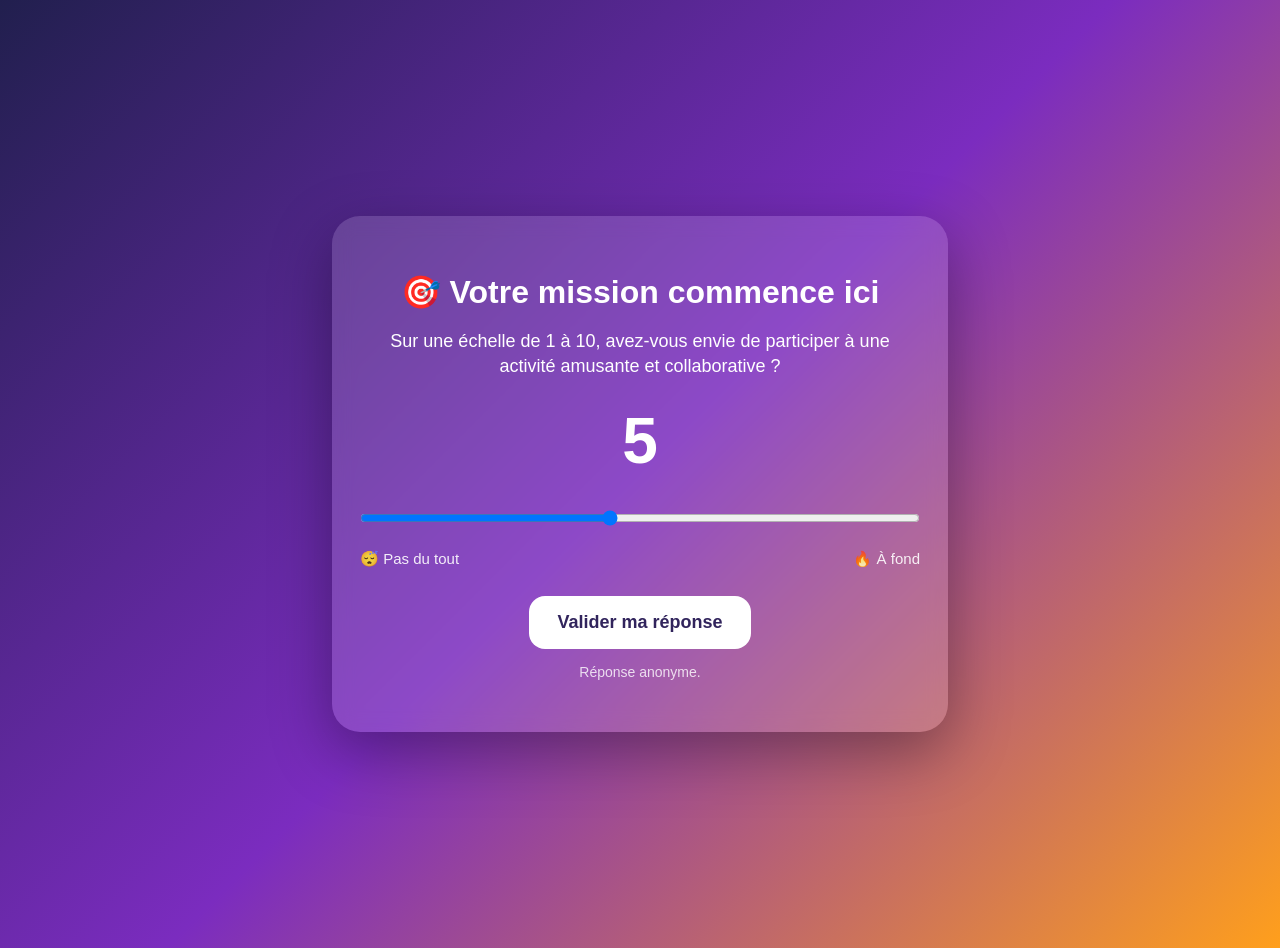
==== index.html @ 953d0db8 "Create index.html" ====
<!DOCTYPE html>
<html lang="fr">
<head>
  <meta charset="UTF-8" />
  <meta name="viewport" content="width=device-width, initial-scale=1.0" />
  <title>Baromètre Diverty</title>

  <style>
    body {
      margin: 0;
      font-family: Arial, sans-serif;
      background: linear-gradient(135deg, #211f4e, #7b2cbf, #ff9f1c);
      color: white;
      min-height: 100vh;
      display: flex;
      align-items: center;
      justify-content: center;
      text-align: center;
      padding: 24px;
    }

    .card {
      width: 100%;
      max-width: 560px;
      background: rgba(255, 255, 255, 0.14);
      backdrop-filter: blur(10px);
      border-radius: 28px;
      padding: 36px 28px;
      box-shadow: 0 20px 60px rgba(0,0,0,0.35);
    }

    h1 {
      font-size: 32px;
      margin-bottom: 12px;
    }

    p {
      font-size: 18px;
      line-height: 1.4;
    }

    .score-display {
      font-size: 64px;
      font-weight: bold;
      margin: 24px 0 8px;
    }

    input[type="range"] {
      width: 100%;
      margin: 24px 0;
    }

    .labels {
      display: flex;
      justify-content: space-between;
      font-size: 15px;
      opacity: 0.9;
    }

    button {
      margin-top: 28px;
      border: none;
      border-radius: 16px;
      padding: 16px 28px;
      font-size: 18px;
      font-weight: bold;
      cursor: pointer;
      background: white;
      color: #31245c;
    }

    button:disabled {
      opacity: 0.6;
      cursor: not-allowed;
    }

    .hidden {
      display: none;
    }

    .code {
      font-size: 42px;
      font-weight: bold;
      background: white;
      color: #31245c;
      padding: 18px 28px;
      border-radius: 18px;
      margin: 24px 0;
      display: inline-block;
      letter-spacing: 2px;
    }

    .small {
      font-size: 14px;
      opacity: 0.8;
    }
  </style>
</head>

<body>
  <div class="card" id="form-card">
    <h1>🎯 Votre mission commence ici</h1>
    <p>
      Sur une échelle de 1 à 10, avez-vous envie de participer à une activité amusante et collaborative ?
    </p>

    <div class="score-display" id="scoreDisplay">5</div>

    <input type="range" id="score" min="1" max="10" value="5" />

    <div class="labels">
      <span>😴 Pas du tout</span>
      <span>🔥 À fond</span>
    </div>

    <button id="submitBtn" onclick="sendResponse()">Valider ma réponse</button>

    <p class="small">Réponse anonyme.</p>
  </div>

  <div class="card hidden" id="result-card">
    <h1>🧩 Votre indice mystère</h1>
    <p>Gardez-le précieusement. Il pourrait vous donner un avantage pendant l’activité.</p>
    <div class="code" id="codeDisplay"></div>
    <p>Merci pour votre réponse 🎉</p>
  </div>

  <script>
    const SCRIPT_URL = "https://script.google.com/macros/s/AKfycbz2cjLHqnDIqzqM_zkjBRRsjcyU0naSM7WUgQR9oPCm5OFgdiCnZ4QaidJieQElbsw8/exec";

    const ACTIVITE = "Activité test";

    const codes = ["CADENAS", "CADEAU", "MASQUE"];

    const scoreInput = document.getElementById("score");
    const scoreDisplay = document.getElementById("scoreDisplay");

    scoreInput.addEventListener("input", function () {
      scoreDisplay.textContent = scoreInput.value;
    });

    function getRandomCode() {
      return codes[Math.floor(Math.random() * codes.length)];
    }

    async function sendResponse() {
      const submitBtn = document.getElementById("submitBtn");
      submitBtn.disabled = true;
      submitBtn.textContent = "Envoi en cours...";

      const code = getRandomCode();

      const payload = {
        activite: ACTIVITE,
        score: scoreInput.value,
        code: code,
        userAgent: navigator.userAgent
      };

      try {
        await fetch(SCRIPT_URL, {
          method: "POST",
          mode: "no-cors",
          headers: {
            "Content-Type": "application/json"
          },
          body: JSON.stringify(payload)
        });

        document.getElementById("form-card").classList.add("hidden");
        document.getElementById("result-card").classList.remove("hidden");
        document.getElementById("codeDisplay").textContent = code;

      } catch (error) {
        submitBtn.disabled = false;
        submitBtn.textContent = "Réessayer";
        alert("Erreur lors de l’envoi. Merci de réessayer.");
      }
    }
  </script>
</body>
</html>
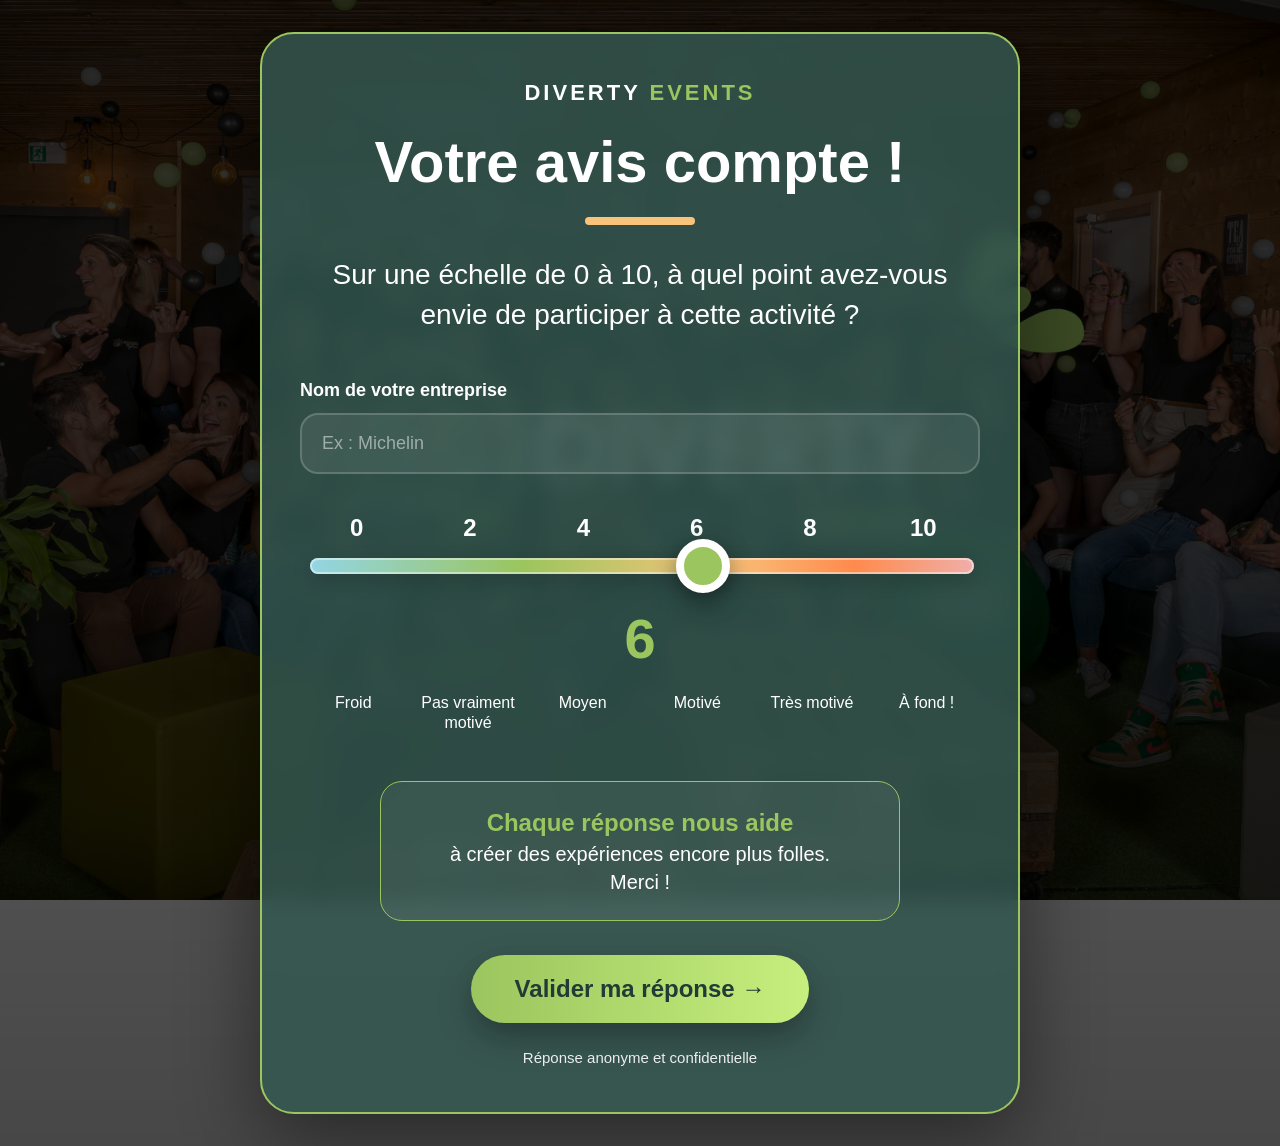
==== commit d07acfc5: "Update index.html" ====
--- a/index.html
+++ b/index.html
@@ -6,177 +6,475 @@
   <title>Baromètre Diverty</title>
 
   <style>
+    :root {
+      --vert: #9bc55e;
+      --vert-fonce: #355952;
+      --jaune: #f8c47c;
+      --rose: #efafaa;
+      --bleu: #93d5e4;
+      --blanc: #ffffff;
+    }
+
+    * {
+      box-sizing: border-box;
+    }
+
     body {
       margin: 0;
-      font-family: Arial, sans-serif;
-      background: linear-gradient(135deg, #211f4e, #7b2cbf, #ff9f1c);
-      color: white;
       min-height: 100vh;
+      font-family: Futura, "Trebuchet MS", Arial, sans-serif;
+      color: var(--blanc);
+
+      background:
+        linear-gradient(rgba(0,0,0,0.58), rgba(0,0,0,0.72)),
+        url("fond-diverty.png") center / cover no-repeat fixed;
+
       display: flex;
       align-items: center;
       justify-content: center;
-      text-align: center;
-      padding: 24px;
+      padding: 32px 18px;
     }
 
     .card {
       width: 100%;
-      max-width: 560px;
-      background: rgba(255, 255, 255, 0.14);
+      max-width: 760px;
+      padding: 46px 38px;
+      border-radius: 34px;
+
+      background: rgba(53, 89, 82, 0.82);
+
+      border: 2px solid var(--vert);
+
+      box-shadow: 0 24px 80px rgba(0,0,0,0.45);
+
       backdrop-filter: blur(10px);
-      border-radius: 28px;
-      padding: 36px 28px;
-      box-shadow: 0 20px 60px rgba(0,0,0,0.35);
+
+      text-align: center;
+    }
+
+    .logo {
+      font-size: 22px;
+      font-weight: 700;
+      letter-spacing: 3px;
+      margin-bottom: 26px;
+    }
+
+    .logo span {
+      color: var(--vert);
     }
 
     h1 {
-      font-size: 32px;
+      font-size: clamp(34px, 6vw, 58px);
+      margin: 0;
+      line-height: 1.05;
+    }
+
+    .underline {
+      width: 110px;
+      height: 8px;
+      background: var(--jaune);
+      border-radius: 99px;
+      margin: 24px auto 30px;
+    }
+
+    .question {
+      font-size: clamp(20px, 3vw, 28px);
+      line-height: 1.45;
+      margin-bottom: 44px;
+    }
+
+    /* ENTREPRISE */
+
+    .company-field {
+      margin-bottom: 40px;
+      text-align: left;
+    }
+
+    .company-field label {
+      display: block;
       margin-bottom: 12px;
-    }
-
-    p {
       font-size: 18px;
+      font-weight: 600;
+      color: var(--blanc);
+    }
+
+    .company-field input {
+      width: 100%;
+      padding: 18px 20px;
+      border-radius: 18px;
+      border: 2px solid rgba(255,255,255,0.18);
+
+      background: rgba(255,255,255,0.08);
+
+      color: white;
+
+      font-size: 18px;
+
+      font-family: inherit;
+
+      outline: none;
+
+      transition:
+        border 0.2s ease,
+        background 0.2s ease,
+        transform 0.2s ease;
+    }
+
+    .company-field input::placeholder {
+      color: rgba(255,255,255,0.5);
+    }
+
+    .company-field input:focus {
+      border-color: var(--vert);
+      background: rgba(255,255,255,0.12);
+      transform: translateY(-1px);
+    }
+
+    /* SLIDER */
+
+    .scale-numbers {
+      display: grid;
+      grid-template-columns: repeat(6, 1fr);
+      margin-bottom: 14px;
+      font-size: 24px;
+      font-weight: 700;
+    }
+
+    .slider-wrap {
+      position: relative;
+      padding: 0 8px;
+    }
+
+    input[type="range"] {
+      -webkit-appearance: none;
+      appearance: none;
+
+      width: 100%;
+      height: 16px;
+
+      border-radius: 999px;
+
+      outline: none;
+
+      background: linear-gradient(
+        90deg,
+        var(--bleu) 0%,
+        var(--vert) 32%,
+        var(--jaune) 62%,
+        #ff8a4c 82%,
+        var(--rose) 100%
+      );
+
+      box-shadow:
+        inset 0 0 0 2px rgba(255,255,255,0.45),
+        0 6px 20px rgba(0,0,0,0.2);
+    }
+
+    input[type="range"]::-webkit-slider-thumb {
+      -webkit-appearance: none;
+      appearance: none;
+
+      width: 54px;
+      height: 54px;
+
+      border-radius: 50%;
+
+      background: var(--vert);
+
+      border: 8px solid var(--blanc);
+
+      cursor: pointer;
+
+      box-shadow: 0 8px 24px rgba(0,0,0,0.45);
+
+      transition:
+        transform 0.15s ease,
+        box-shadow 0.15s ease;
+    }
+
+    input[type="range"]::-webkit-slider-thumb:hover {
+      transform: scale(1.05);
+    }
+
+    input[type="range"]::-moz-range-thumb {
+      width: 54px;
+      height: 54px;
+
+      border-radius: 50%;
+
+      background: var(--vert);
+
+      border: 8px solid var(--blanc);
+
+      cursor: pointer;
+
+      box-shadow: 0 8px 24px rgba(0,0,0,0.45);
+    }
+
+    .value {
+      font-size: 56px;
+      color: var(--vert);
+      font-weight: 800;
+      margin: 28px 0 8px;
+    }
+
+    .labels {
+      display: grid;
+      grid-template-columns: repeat(6, 1fr);
+      gap: 8px;
+
+      margin-top: 22px;
+
+      font-size: 16px;
+      line-height: 1.25;
+    }
+
+    /* MESSAGE */
+
+    .info {
+      margin: 48px auto 34px;
+
+      padding: 24px 28px;
+
+      border: 1.5px solid var(--vert);
+
+      border-radius: 22px;
+
+      max-width: 520px;
+
+      background: rgba(255,255,255,0.06);
+
+      font-size: 20px;
       line-height: 1.4;
     }
 
-    .score-display {
-      font-size: 64px;
-      font-weight: bold;
-      margin: 24px 0 8px;
-    }
-
-    input[type="range"] {
-      width: 100%;
-      margin: 24px 0;
-    }
-
-    .labels {
-      display: flex;
-      justify-content: space-between;
+    .info strong {
+      color: var(--vert);
+      font-size: 24px;
+    }
+
+    /* BOUTON */
+
+    button {
+      border: none;
+
+      border-radius: 999px;
+
+      padding: 20px 44px;
+
+      font-size: 24px;
+      font-weight: 800;
+
+      font-family: inherit;
+
+      cursor: pointer;
+
+      color: #213b36;
+
+      background: linear-gradient(
+        90deg,
+        var(--vert),
+        #c7ef7e
+      );
+
+      box-shadow: 0 14px 34px rgba(0,0,0,0.32);
+
+      transition:
+        transform 0.15s ease,
+        box-shadow 0.15s ease;
+    }
+
+    button:hover {
+      transform: translateY(-2px);
+
+      box-shadow:
+        0 18px 40px rgba(0,0,0,0.4);
+    }
+
+    .privacy {
+      margin-top: 26px;
       font-size: 15px;
       opacity: 0.9;
     }
 
-    button {
-      margin-top: 28px;
-      border: none;
-      border-radius: 16px;
-      padding: 16px 28px;
-      font-size: 18px;
-      font-weight: bold;
-      cursor: pointer;
-      background: white;
-      color: #31245c;
-    }
-
-    button:disabled {
-      opacity: 0.6;
-      cursor: not-allowed;
-    }
-
-    .hidden {
-      display: none;
-    }
-
-    .code {
-      font-size: 42px;
-      font-weight: bold;
-      background: white;
-      color: #31245c;
-      padding: 18px 28px;
-      border-radius: 18px;
-      margin: 24px 0;
-      display: inline-block;
-      letter-spacing: 2px;
-    }
-
-    .small {
-      font-size: 14px;
-      opacity: 0.8;
+    /* MOBILE */
+
+    @media (max-width: 600px) {
+
+      .card {
+        padding: 34px 22px;
+      }
+
+      .scale-numbers {
+        font-size: 18px;
+      }
+
+      .labels {
+        font-size: 12px;
+      }
+
+      button {
+        width: 100%;
+        font-size: 20px;
+      }
+
+      .company-field input {
+        font-size: 16px;
+      }
+
     }
   </style>
 </head>
 
 <body>
-  <div class="card" id="form-card">
-    <h1>🎯 Votre mission commence ici</h1>
-    <p>
-      Sur une échelle de 1 à 10, avez-vous envie de participer à une activité amusante et collaborative ?
-    </p>
-
-    <div class="score-display" id="scoreDisplay">5</div>
-
-    <input type="range" id="score" min="1" max="10" value="5" />
+
+  <main class="card">
+
+    <div class="logo">
+      DIVERTY <span>EVENTS</span>
+    </div>
+
+    <h1>Votre avis compte !</h1>
+
+    <div class="underline"></div>
+
+    <div class="question">
+      Sur une échelle de 0 à 10,
+      à quel point avez-vous envie
+      de participer à cette activité ?
+    </div>
+
+    <!-- ENTREPRISE -->
+
+    <div class="company-field">
+
+      <label for="company">
+        Nom de votre entreprise
+      </label>
+
+      <input
+        type="text"
+        id="company"
+        placeholder="Ex : Michelin"
+      />
+
+    </div>
+
+    <!-- SLIDER -->
+
+    <div class="scale-numbers">
+      <span>0</span>
+      <span>2</span>
+      <span>4</span>
+      <span>6</span>
+      <span>8</span>
+      <span>10</span>
+    </div>
+
+    <div class="slider-wrap">
+
+      <input
+        type="range"
+        id="score"
+        min="0"
+        max="10"
+        step="2"
+        value="6"
+      />
+
+    </div>
+
+    <div class="value" id="scoreValue">
+      6
+    </div>
 
     <div class="labels">
-      <span>😴 Pas du tout</span>
-      <span>🔥 À fond</span>
-    </div>
-
-    <button id="submitBtn" onclick="sendResponse()">Valider ma réponse</button>
-
-    <p class="small">Réponse anonyme.</p>
-  </div>
-
-  <div class="card hidden" id="result-card">
-    <h1>🧩 Votre indice mystère</h1>
-    <p>Gardez-le précieusement. Il pourrait vous donner un avantage pendant l’activité.</p>
-    <div class="code" id="codeDisplay"></div>
-    <p>Merci pour votre réponse 🎉</p>
-  </div>
+      <span>Froid</span>
+      <span>Pas vraiment motivé</span>
+      <span>Moyen</span>
+      <span>Motivé</span>
+      <span>Très motivé</span>
+      <span>À fond !</span>
+    </div>
+
+    <!-- MESSAGE -->
+
+    <div class="info">
+
+      <strong>
+        Chaque réponse nous aide
+      </strong>
+
+      <br />
+
+      à créer des expériences encore plus folles.
+
+      <br />
+
+      Merci !
+
+    </div>
+
+    <!-- BOUTON -->
+
+    <button onclick="submitForm()">
+      Valider ma réponse →
+    </button>
+
+    <div class="privacy">
+      Réponse anonyme et confidentielle
+    </div>
+
+  </main>
 
   <script>
-    const SCRIPT_URL = "https://script.google.com/macros/s/AKfycbz2cjLHqnDIqzqM_zkjBRRsjcyU0naSM7WUgQR9oPCm5OFgdiCnZ4QaidJieQElbsw8/exec";
-
-    const ACTIVITE = "Activité test";
-
-    const codes = ["CADENAS", "CADEAU", "MASQUE"];
-
-    const scoreInput = document.getElementById("score");
-    const scoreDisplay = document.getElementById("scoreDisplay");
-
-    scoreInput.addEventListener("input", function () {
-      scoreDisplay.textContent = scoreInput.value;
+
+    /* URL DE REDIRECTION */
+
+    const REDIRECT_URL =
+      "https://www.diverty-events.com";
+
+    /* SLIDER */
+
+    const score =
+      document.getElementById("score");
+
+    const scoreValue =
+      document.getElementById("scoreValue");
+
+    score.addEventListener("input", () => {
+
+      scoreValue.textContent =
+        score.value;
+
     });
 
-    function getRandomCode() {
-      return codes[Math.floor(Math.random() * codes.length)];
-    }
-
-    async function sendResponse() {
-      const submitBtn = document.getElementById("submitBtn");
-      submitBtn.disabled = true;
-      submitBtn.textContent = "Envoi en cours...";
-
-      const code = getRandomCode();
-
-      const payload = {
-        activite: ACTIVITE,
-        score: scoreInput.value,
-        code: code,
-        userAgent: navigator.userAgent
-      };
-
-      try {
-        await fetch(SCRIPT_URL, {
-          method: "POST",
-          mode: "no-cors",
-          headers: {
-            "Content-Type": "application/json"
-          },
-          body: JSON.stringify(payload)
-        });
-
-        document.getElementById("form-card").classList.add("hidden");
-        document.getElementById("result-card").classList.remove("hidden");
-        document.getElementById("codeDisplay").textContent = code;
-
-      } catch (error) {
-        submitBtn.disabled = false;
-        submitBtn.textContent = "Réessayer";
-        alert("Erreur lors de l’envoi. Merci de réessayer.");
-      }
-    }
+    /* VALIDATION */
+
+    function submitForm() {
+
+      const company =
+        document
+          .getElementById("company")
+          .value
+          .trim();
+
+      if (!company) {
+
+        alert(
+          "Merci de renseigner le nom de votre entreprise."
+        );
+
+        return;
+
+      }
+
+      window.location.href =
+        REDIRECT_URL;
+
+    }
+
   </script>
+
 </body>
 </html>
